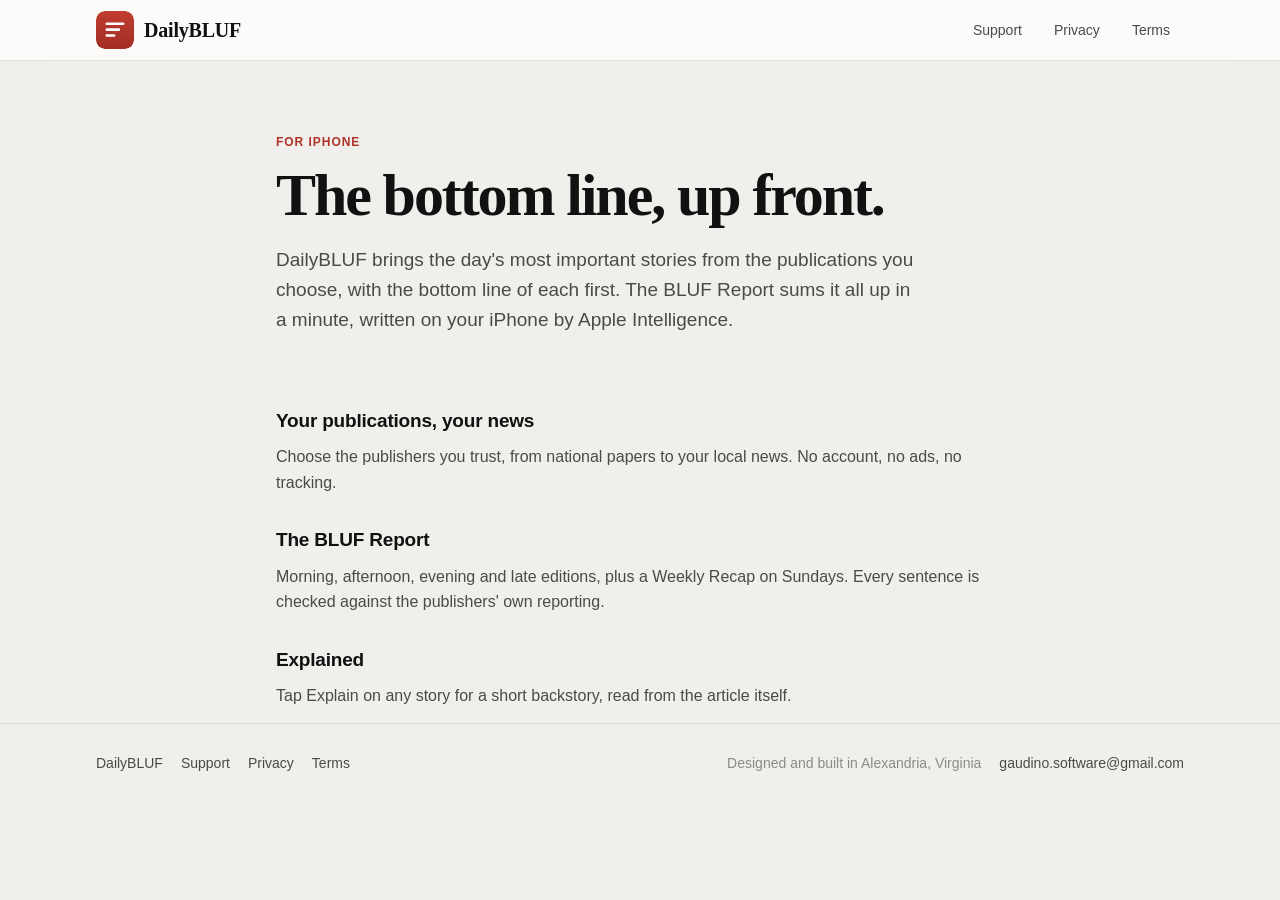
==== index.html @ 7bd1f21e "DailyBLUF website: privacy policy, terms of use and support Co-Authored-By: Claude Opus 5.5 <noreply" ====
<!DOCTYPE html>
<html lang="en">
<head>
<meta charset="utf-8">
<meta name="viewport" content="width=device-width, initial-scale=1">
<title>DailyBLUF</title>
<meta name="description" content="The bottom line up front: the day's news, summed up.">
<link rel="icon" type="image/svg+xml" href="icon.svg">
<link rel="apple-touch-icon" href="icon.svg">
<link rel="stylesheet" href="style.css?v=1">
</head>
<body>
<header class="topbar">
  <div class="inner">
    <a class="brand" href="./"><img class="mark" src="icon.svg" alt="">DailyBLUF</a>
    <nav>
      <a href="support.html">Support</a>
      <a href="privacy.html">Privacy</a>
      <a href="terms.html">Terms</a>
    </nav>
  </div>
</header>
<main class="wrap" style="max-width:760px">
  <div class="hero">
    <p class="eyebrow">For iPhone</p>
    <h1>The bottom line, up front.</h1>
    <p class="lede">DailyBLUF brings the day's most important stories from the publications you choose, with the bottom line of each first. The BLUF Report sums it all up in a minute, written on your iPhone by Apple Intelligence.</p>
  </div>
  <h3>Your publications, your news</h3>
  <p>Choose the publishers you trust, from national papers to your local news. No account, no ads, no tracking.</p>
  <h3>The BLUF Report</h3>
  <p>Morning, afternoon, evening and late editions, plus a Weekly Recap on Sundays. Every sentence is checked against the publishers' own reporting.</p>
  <h3>Explained</h3>
  <p>Tap Explain on any story for a short backstory, read from the article itself.</p>
</main>

<footer class="site">
  <div class="wrap">
    <a href="./">DailyBLUF</a>
    <a href="support.html">Support</a>
    <a href="privacy.html">Privacy</a>
    <a href="terms.html">Terms</a>
    <span class="made spacer">Designed and built in Alexandria, Virginia</span>
    <a href="mailto:gaudino.software@gmail.com">gaudino.software@gmail.com</a>
  </div>
</footer>
</body>
</html>
---- style.css ----
/* DailyBLUF website — paper and red, light and dark. Based on the PreviewStage site. */

:root {
  --bg: #f5f5f4;
  --surface: #ffffff;
  --surface-2: #ececea;
  --ink: #111111;
  --ink-2: #4a4a4a;
  --ink-3: #8a8a8a;
  --line: rgba(0, 0, 0, 0.09);
  --glass: rgba(255, 255, 255, 0.72);
  --shadow: 0 1px 2px rgba(0,0,0,.04), 0 12px 32px rgba(0,0,0,.08);
  --accent: #111111;
  --on-accent: #ffffff;
  --radius: 18px;
}
@media (prefers-color-scheme: dark) {
  :root {
    --bg: #0e0e0f;
    --surface: #18181a;
    --surface-2: #232326;
    --ink: #f4f4f4;
    --ink-2: #b9b9bb;
    --ink-3: #7c7c80;
    --line: rgba(255, 255, 255, 0.1);
    --glass: rgba(40, 40, 44, 0.72);
    --shadow: 0 1px 2px rgba(0,0,0,.3), 0 12px 32px rgba(0,0,0,.45);
    --accent: #f4f4f4;
    --on-accent: #111111;
  }
}

* { box-sizing: border-box; }
html { scroll-behavior: smooth; scroll-padding-top: 84px; }
body {
  margin: 0;
  background: var(--bg);
  color: var(--ink);
  font: 16px/1.6 -apple-system, BlinkMacSystemFont, "SF Pro Text", "Helvetica Neue", Arial, sans-serif;
  -webkit-font-smoothing: antialiased;
}
a { color: var(--ink); text-decoration-color: var(--ink-3); text-underline-offset: 3px; }
a:hover { text-decoration-color: var(--ink); }
img { max-width: 100%; }

/* Top bar */
.topbar {
  position: sticky; top: 0; z-index: 10;
  backdrop-filter: saturate(180%) blur(20px);
  -webkit-backdrop-filter: saturate(180%) blur(20px);
  background: var(--glass);
  border-bottom: 1px solid var(--line);
}
.topbar .inner {
  max-width: 1120px; margin: 0 auto; padding: 0 16px;
  height: 60px; display: flex; align-items: center; gap: 24px;
}
.brand { display: flex; align-items: center; gap: 10px; font-weight: 700; text-decoration: none; letter-spacing: -.01em; }
.brand .mark { width: 38px; height: 38px; }
.topbar nav { margin-left: auto; display: flex; gap: 4px; font-size: 14px; }
.topbar nav a {
  text-decoration: none; color: var(--ink-2); padding: 6px 14px; border-radius: 999px;
  transition: background-color .2s ease, color .2s ease;
}
.topbar nav a:hover { color: var(--ink); background: color-mix(in srgb, var(--surface-2) 60%, transparent); }
/* The page you're on sits in a pill. */
.topbar nav a[aria-current] { color: var(--ink); font-weight: 600; background: var(--surface-2); box-shadow: inset 0 0 0 1px var(--line); }

/* Layout */
.wrap { max-width: 1120px; margin: 0 auto; padding: 0 16px; }
.hero { padding: 72px 0 40px; }
.eyebrow { font-size: 12px; font-weight: 600; letter-spacing: .08em; text-transform: uppercase; color: var(--ink-3); margin: 0 0 12px; }
h1 { font-size: clamp(36px, 6vw, 60px); line-height: 1.04; letter-spacing: -.035em; margin: 0 0 18px; }
.lede { font-size: 19px; color: var(--ink-2); max-width: 640px; margin: 0; }
h2 { font-size: clamp(26px, 3.4vw, 34px); letter-spacing: -.025em; line-height: 1.15; margin: 0 0 14px; }
h3 { font-size: 19px; letter-spacing: -.01em; margin: 30px 0 8px; }
h4 { font-size: 15px; margin: 20px 0 6px; }
p { margin: 0 0 14px; color: var(--ink-2); }
strong { color: var(--ink); }
ul, ol { padding-left: 22px; color: var(--ink-2); margin: 0 0 14px; }
li { margin: 4px 0; }
kbd {
  font: 12px/1 -apple-system, BlinkMacSystemFont, sans-serif;
  display: inline-block; padding: 4px 7px; border-radius: 6px;
  background: var(--surface); border: 1px solid var(--line); box-shadow: 0 1px 0 var(--line);
  color: var(--ink); white-space: nowrap;
}
.ui { font-weight: 600; color: var(--ink); }

.button {
  display: inline-flex; align-items: center; gap: 8px; height: 44px; padding: 0 22px;
  border-radius: 999px; background: var(--accent); color: var(--on-accent);
  font-weight: 600; text-decoration: none; font-size: 15px;
}
.button.secondary { background: var(--surface-2); color: var(--ink); }
.actions { display: flex; gap: 12px; flex-wrap: wrap; margin-top: 28px; }

/* Cards */
.grid { display: grid; gap: 16px; grid-template-columns: repeat(auto-fit, minmax(240px, 1fr)); }
.card {
  background: var(--surface); border: 1px solid var(--line); border-radius: var(--radius);
  padding: 22px; box-shadow: var(--shadow);
}
.card h3 { margin-top: 0; }
.card p:last-child { margin-bottom: 0; }
.card .icon { font-size: 22px; margin-bottom: 10px; }
.card .icon svg { width: 28px; height: 28px; display: block; }

section.block { padding: 56px 0; border-top: 1px solid var(--line); }

/* Guide layout with table of contents */
.guide { display: grid; grid-template-columns: 220px minmax(0, 1fr); gap: 56px; padding: 40px 0 80px; }
.guide > * { min-width: 0; }
.mock .titlebar { overflow: hidden; }
.toc { position: sticky; top: 84px; align-self: start; font-size: 14px; padding-bottom: 12px; z-index: 20; }
/* Only the chapter list scrolls, so search results can spread over the page. */
.toc > ol { max-height: calc(100vh - 190px); overflow: auto; }
.toc p { font-size: 11px; font-weight: 600; letter-spacing: .08em; text-transform: uppercase; color: var(--ink-3); margin: 0 0 10px 10px; }
.toc ol { list-style: none; padding: 0; margin: 0; counter-reset: chapter; }
.toc > ol > li { counter-increment: chapter; margin: 1px 0; }
.toc > ol > li > a {
  display: flex; align-items: baseline; gap: 10px; padding: 6px 10px; border-radius: 10px;
  text-decoration: none; color: var(--ink); font-weight: 500;
  transition: background-color .15s ease;
}
.toc > ol > li > a::before {
  content: counter(chapter); min-width: 16px; font-size: 12px; font-weight: 600;
  color: var(--ink-3); font-variant-numeric: tabular-nums;
}
.toc > ol > li > a:hover { background: color-mix(in srgb, var(--surface-2) 70%, transparent); }
.toc > ol > li > a.active { background: var(--surface-2); font-weight: 600; box-shadow: inset 0 0 0 1px var(--line); }
.toc > ol > li > a.active::before { color: var(--ink); }
/* Sub-sections hang off a thin line under their chapter. */
.toc ol ol { margin: 2px 0 6px 21px; padding-left: 12px; border-left: 1.5px solid var(--line); }
.toc ol ol li { position: relative; }
.toc ol ol a {
  display: block; padding: 4px 8px; border-radius: 8px; font-size: 13px;
  text-decoration: none; color: var(--ink-2);
}
.toc ol ol a:hover { color: var(--ink); background: color-mix(in srgb, var(--surface-2) 60%, transparent); }
.toc ol ol a.active { color: var(--ink); font-weight: 600; }
.toc ol ol a.active::before {
  content: ""; position: absolute; left: -13.5px; top: 6px; bottom: 6px; width: 2px;
  border-radius: 2px; background: var(--ink);
}
.chapter { padding: 8px 0 40px; border-bottom: 1px solid var(--line); margin-bottom: 40px; }
.chapter:last-child { border-bottom: 0; }
.num { font-size: 12px; font-weight: 600; letter-spacing: .08em; color: var(--ink-3); text-transform: uppercase; display: block; margin-bottom: 6px; }

@media (max-width: 860px) {
  .guide { grid-template-columns: minmax(0, 1fr); gap: 24px; }
  .toc { position: static; max-height: none; background: var(--surface); border: 1px solid var(--line); border-radius: var(--radius); padding: 16px; }
  .toc > ol { max-height: none; }
  .topbar nav { gap: 2px; }
  .topbar nav a { padding: 6px 10px; }
}

/* Definition rows: a control and what it does */
.defs { display: grid; grid-template-columns: minmax(120px, 190px) 1fr; border: 1px solid var(--line); border-radius: 14px; overflow: hidden; background: var(--surface); margin: 12px 0 18px; }
.defs > div { padding: 11px 16px; border-top: 1px solid var(--line); font-size: 15px; }
.defs > div:nth-child(-n+2) { border-top: 0; }
.defs > div:nth-child(odd) { font-weight: 600; color: var(--ink); background: color-mix(in srgb, var(--surface-2) 45%, transparent); }
.defs > div:nth-child(even) { color: var(--ink-2); }
@media (max-width: 560px) {
  .defs { grid-template-columns: 1fr; }
  .defs > div:nth-child(odd) { border-top: 1px solid var(--line); }
  .defs > div:nth-child(even) { border-top: 0; padding-top: 0; }
  .defs > div:first-child { border-top: 0; }
}

.note {
  border-left: 3px solid var(--ink); background: var(--surface); border-radius: 0 12px 12px 0;
  padding: 12px 16px; margin: 16px 0; font-size: 15px; color: var(--ink-2);
}
.note strong { display: block; margin-bottom: 2px; }

table.keys { width: 100%; border-collapse: collapse; background: var(--surface); border: 1px solid var(--line); border-radius: 14px; overflow: hidden; margin: 12px 0 20px; font-size: 15px; }
table.keys th { text-align: left; font-size: 12px; letter-spacing: .06em; text-transform: uppercase; color: var(--ink-3); padding: 10px 16px; background: var(--surface-2); }
table.keys td { padding: 10px 16px; border-top: 1px solid var(--line); color: var(--ink-2); }
table.keys td:last-child { text-align: right; }

details { background: var(--surface); border: 1px solid var(--line); border-radius: 14px; padding: 14px 18px; margin: 10px 0; }
details summary { cursor: pointer; font-weight: 600; list-style: none; }
details summary::-webkit-details-marker { display: none; }
details summary::after { content: "+"; float: right; color: var(--ink-3); font-weight: 400; }
details[open] summary::after { content: "–"; }
details p { margin: 10px 0 0; }

footer.site { border-top: 1px solid var(--line); padding: 28px 0 48px; font-size: 14px; color: var(--ink-3); }
footer.site .wrap { display: flex; gap: 18px; flex-wrap: wrap; align-items: center; }
footer.site a { color: var(--ink-2); text-decoration: none; }
footer.site .spacer { margin-left: auto; }

/* ---------- Mock UI illustrations ---------- */
.figure { margin: 20px 0 26px; }
.figure figcaption { font-size: 13px; color: var(--ink-3); margin-top: 10px; text-align: center; }
.mock {
  --m-bg: #e7e7e5; --m-panel: #f6f6f5; --m-card: #ffffff; --m-ink: #1a1a1a; --m-dim: #9a9a9a; --m-line: rgba(0,0,0,.08);
  background: var(--m-bg); border-radius: 16px; border: 1px solid var(--line); box-shadow: var(--shadow);
  overflow: hidden; color: var(--m-ink); font-size: 11px; line-height: 1.3;
}
@media (prefers-color-scheme: dark) {
  .mock { --m-bg: #1e1e20; --m-panel: #2a2a2d; --m-card: #333336; --m-ink: #eeeeee; --m-dim: #8d8d92; --m-line: rgba(255,255,255,.08); }
}
.mock .titlebar { display: flex; align-items: center; gap: 10px; padding: 9px 12px; background: var(--m-panel); border-bottom: 1px solid var(--m-line); }
.dots { display: flex; gap: 6px; }
.dots i { width: 10px; height: 10px; border-radius: 50%; background: #ff5f57; display: block; }
.dots i:nth-child(2) { background: #febc2e; } .dots i:nth-child(3) { background: #28c840; }
.pill { display: inline-flex; align-items: center; gap: 8px; padding: 5px 10px; border-radius: 999px; background: var(--m-card); border: 1px solid var(--m-line); white-space: nowrap; }
.pill.dark { background: var(--m-ink); color: var(--m-panel); border-color: transparent; }
.mock .body { display: grid; grid-template-columns: 26% 1fr 28%; min-height: 330px; }
.mock .side { background: var(--m-panel); padding: 10px; border-right: 1px solid var(--m-line); display: flex; flex-direction: column; gap: 7px; min-width: 0; }
.mock .insp { background: var(--m-panel); padding: 10px; border-left: 1px solid var(--m-line); display: flex; flex-direction: column; gap: 7px; min-width: 0; }
.mock .canvas { position: relative; display: flex; align-items: center; justify-content: center; gap: 12px; padding: 18px; }
.tabs { display: flex; justify-content: space-between; background: var(--m-card); border-radius: 999px; padding: 3px; border: 1px solid var(--m-line); }
.tabs span { flex: 1; text-align: center; padding: 3px 0; border-radius: 999px; color: var(--m-dim); }
.tabs span.on { background: var(--m-bg); color: var(--m-ink); font-weight: 600; }
.row { display: flex; align-items: center; gap: 7px; padding: 6px; border-radius: 8px; }
.row.sel { background: var(--m-bg); }
.thumb { width: 18px; height: 30px; border-radius: 3px; background: var(--m-card); border: 1px solid var(--m-line); flex: none; }
.sq { width: 20px; height: 20px; border-radius: 6px; background: var(--m-bg); flex: none; }
.bar { height: 6px; border-radius: 3px; background: var(--m-line); }
.lbl { font-weight: 700; font-size: 10px; letter-spacing: .02em; }
.dim { color: var(--m-dim); }
.screen { width: 92px; height: 190px; background: var(--m-card); border-radius: 6px; box-shadow: 0 6px 16px rgba(0,0,0,.12); padding: 10px 8px; display: flex; flex-direction: column; align-items: center; gap: 6px; }
.screen .h { width: 70%; height: 7px; border-radius: 3px; background: var(--m-ink); }
.screen .phone { flex: 1; width: 62px; border: 3px solid var(--m-ink); border-radius: 12px; background: var(--m-bg); }
.ctrls { position: absolute; bottom: 10px; left: 50%; transform: translateX(-50%); display: flex; gap: 6px; }
.callout {
  position: absolute; width: 20px; height: 20px; border-radius: 50%; background: var(--accent); color: var(--on-accent);
  font: 700 11px/20px -apple-system, sans-serif; text-align: center; box-shadow: 0 0 0 3px var(--bg);
}
.legend { display: grid; grid-template-columns: repeat(auto-fit, minmax(210px, 1fr)); gap: 10px 20px; margin-top: 14px; font-size: 14px; }
.legend div { display: flex; gap: 10px; align-items: baseline; color: var(--ink-2); }
.legend b { flex: none; width: 20px; height: 20px; border-radius: 50%; background: var(--accent); color: var(--on-accent); font-size: 11px; text-align: center; line-height: 20px; }
.seg { display: flex; background: var(--m-bg); border-radius: 999px; padding: 2px; }
.seg span { flex: 1; text-align: center; padding: 3px 0; border-radius: 999px; color: var(--m-dim); }
.seg span.on { background: var(--m-ink); color: var(--m-panel); font-weight: 600; }
.kv { display: grid; grid-template-columns: 64px 1fr; align-items: center; gap: 6px; }
.small-mock { max-width: 420px; margin-left: auto; margin-right: auto; }
@media (max-width: 640px) {
  .mock .body { grid-template-columns: 1fr; }
  .mock .side, .mock .insp { border: 0; border-top: 1px solid var(--m-line); }
  .mock .canvas { order: -1; min-height: 240px; }
}
/* On phones the mock's panels stack, so numbered markers would point at the wrong places. */
@media (max-width: 640px) {
  .callout, .legend b { display: none; }
}

/* ---------- Real app screenshots ---------- */
.shot {
  display: block; width: 100%; height: auto;
  border-radius: 14px; border: 1px solid var(--line);
  box-shadow: 0 2px 6px rgba(0,0,0,.06), 0 24px 60px rgba(0,0,0,.14);
  background: #fafafa;
}
.shot.window { border-radius: 12px; }
.annotated { position: relative; }
.annotated .zone {
  position: absolute; border: 2px solid var(--accent); border-radius: 12px;
  background: color-mix(in srgb, var(--accent) 6%, transparent);
  pointer-events: none;
}
.annotated .callout { box-shadow: 0 0 0 3px var(--bg), 0 4px 12px rgba(0,0,0,.25); width: 26px; height: 26px; line-height: 26px; font-size: 13px; }
.split { display: grid; grid-template-columns: minmax(200px, 290px) minmax(0, 1fr); gap: 32px; align-items: start; margin: 18px 0 28px; }
.split.reverse { grid-template-columns: minmax(0, 1fr) minmax(200px, 290px); }
.split.reverse > .media { order: 2; }
.split .media { position: sticky; top: 84px; }
.split .text h3:first-child { margin-top: 0; }
@media (max-width: 760px) {
  .split, .split.reverse { grid-template-columns: 1fr; }
  .split .media, .split.reverse > .media { position: static; order: 0; max-width: 320px; margin: 0 auto; }
}
.names { display: grid; grid-template-columns: repeat(3, 1fr); gap: 14px; margin: 18px 0 8px; }
.names .card { padding: 18px; }
.names .card h3 { margin: 4px 0 6px; font-size: 18px; }
.names .tag { font-size: 11px; font-weight: 600; letter-spacing: .08em; text-transform: uppercase; color: var(--ink-3); }
@media (max-width: 640px) { .names { grid-template-columns: 1fr; } }
/* Room below the main screenshot before the next section's line. */
.hero-shot { margin: 8px 0 64px; }
.split .defs { grid-template-columns: minmax(96px, 132px) 1fr; }
@media (max-width: 560px) { .split .defs { grid-template-columns: 1fr; } }

/* ---------- Guide search ---------- */
.search { position: relative; margin: 0 0 18px; }
.search input {
  width: 100%; box-sizing: border-box; height: 38px; padding: 0 34px 0 34px;
  font: inherit; font-size: 14px; color: var(--ink);
  background: var(--surface) no-repeat 11px 50% / 15px 15px;
  background-image: url("data:image/svg+xml,%3Csvg xmlns='http://www.w3.org/2000/svg' viewBox='0 0 24 24' fill='none' stroke='%238a8a8a' stroke-width='2.4' stroke-linecap='round'%3E%3Ccircle cx='10.5' cy='10.5' r='6.5'/%3E%3Cpath d='M15.5 15.5 21 21'/%3E%3C/svg%3E");
  border: 1px solid var(--line); border-radius: 999px; outline: none;
  -webkit-appearance: none; appearance: none;
}
.search input::-webkit-search-cancel-button { -webkit-appearance: none; }
.search input:focus { border-color: var(--ink-3); box-shadow: 0 0 0 4px color-mix(in srgb, var(--ink) 8%, transparent); }
.search .search-key { position: absolute; right: 10px; top: 50%; transform: translateY(-50%); font-size: 11px; padding: 1px 6px; pointer-events: none; }
.search input:focus ~ .search-key, .search input:not(:placeholder-shown) ~ .search-key { display: none; }
.search-results {
  position: absolute; z-index: 30; top: 44px; left: 0; width: min(440px, calc(100vw - 32px));
  max-height: min(70vh, 520px); overflow: auto; padding: 6px;
  background: var(--surface); border: 1px solid var(--line); border-radius: 16px;
  box-shadow: 0 2px 6px rgba(0,0,0,.06), 0 24px 60px rgba(0,0,0,.18);
}
.search-hit { display: block; padding: 9px 12px; border-radius: 11px; text-decoration: none; color: var(--ink-2); }
.search-hit.active, .search-hit:hover { background: var(--surface-2); }
.search-hit .hit-chapter { display: block; font-size: 11px; font-weight: 600; letter-spacing: .06em; text-transform: uppercase; color: var(--ink-3); }
.search-hit .hit-title { display: block; font-weight: 600; color: var(--ink); font-size: 14px; margin: 1px 0; }
.search-hit .hit-text { display: block; font-size: 13px; line-height: 1.45; }
.search-hit mark { background: color-mix(in srgb, var(--ink) 14%, transparent); color: var(--ink); border-radius: 3px; padding: 0 1px; }
.search-empty { padding: 12px; font-size: 13px; color: var(--ink-3); }
/* A found result glows briefly. */
.found { animation: found 2.2s ease-out; border-radius: 8px; }
@keyframes found { 0%, 35% { background: color-mix(in srgb, var(--ink) 12%, transparent); } 100% { background: transparent; } }

/* "Designed and built in Alexandria, Virginia", on the right, before the email. */
footer.site .made { color: var(--ink-3); }

/* DailyBLUF: warm paper, newspaper serif, the app's red. */
:root {
  --bg: #f1efeb;
  --surface: #fbfaf8;
  --red: #b0332a;
}
@media (prefers-color-scheme: dark) {
  :root { --bg: #0a0a0b; --surface: #18181a; --red: #ec6b5d; }
}
.brand { font-family: "New York", "Iowan Old Style", Georgia, serif; font-weight: 900; font-size: 20px; }
.brand .mark { border-radius: 9px; }
.eyebrow { color: var(--red); }
.wrap h1 { font-family: "New York", "Iowan Old Style", Georgia, serif; }
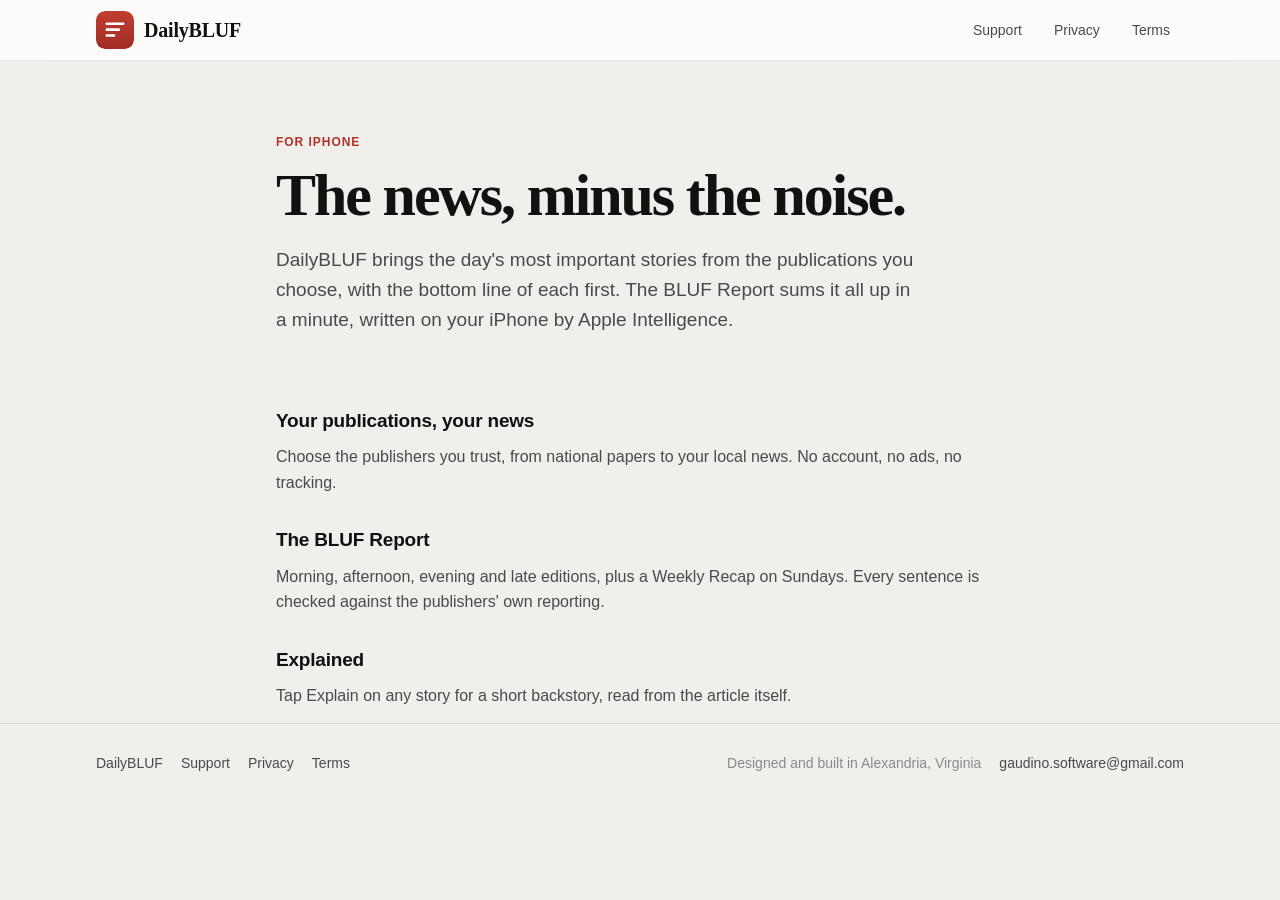
==== commit 4e41242a: "Use the new tagline: The news, minus the noise Co-Authored-By: Claude Opus 5.5 <noreply@anthropic.co" ====
--- a/index.html
+++ b/index.html
@@ -4,10 +4,11 @@
 <meta charset="utf-8">
 <meta name="viewport" content="width=device-width, initial-scale=1">
 <title>DailyBLUF</title>
-<meta name="description" content="The bottom line up front: the day's news, summed up.">
+<meta name="description" content="DailyBLUF: the news, minus the noise.">
 <link rel="icon" type="image/svg+xml" href="icon.svg">
 <link rel="apple-touch-icon" href="icon.svg">
-<link rel="stylesheet" href="style.css?v=1">
+<link rel="stylesheet" href="style.css?v=2">
+<script>if (new URLSearchParams(location.search).has("app")) document.documentElement.classList.add("in-app");</script>
 </head>
 <body>
 <header class="topbar">
@@ -23,7 +24,7 @@
 <main class="wrap" style="max-width:760px">
   <div class="hero">
     <p class="eyebrow">For iPhone</p>
-    <h1>The bottom line, up front.</h1>
+    <h1>The news, minus the noise.</h1>
     <p class="lede">DailyBLUF brings the day's most important stories from the publications you choose, with the bottom line of each first. The BLUF Report sums it all up in a minute, written on your iPhone by Apple Intelligence.</p>
   </div>
   <h3>Your publications, your news</h3>
--- a/style.css
+++ b/style.css
@@ -329,3 +329,9 @@
 .brand .mark { border-radius: 9px; }
 .eyebrow { color: var(--red); }
 .wrap h1 { font-family: "New York", "Iowan Old Style", Georgia, serif; }
+
+/* Opened inside the DailyBLUF app: the app supplies its own navigation. */
+.in-app .topbar, .in-app footer.site { display: none; }
+.in-app .hero { padding-top: 24px; }
+/* Inside the app the page reads like one of its screens: up and down only. */
+html.in-app, .in-app body { overflow-x: hidden; touch-action: pan-y; overscroll-behavior-x: none; }
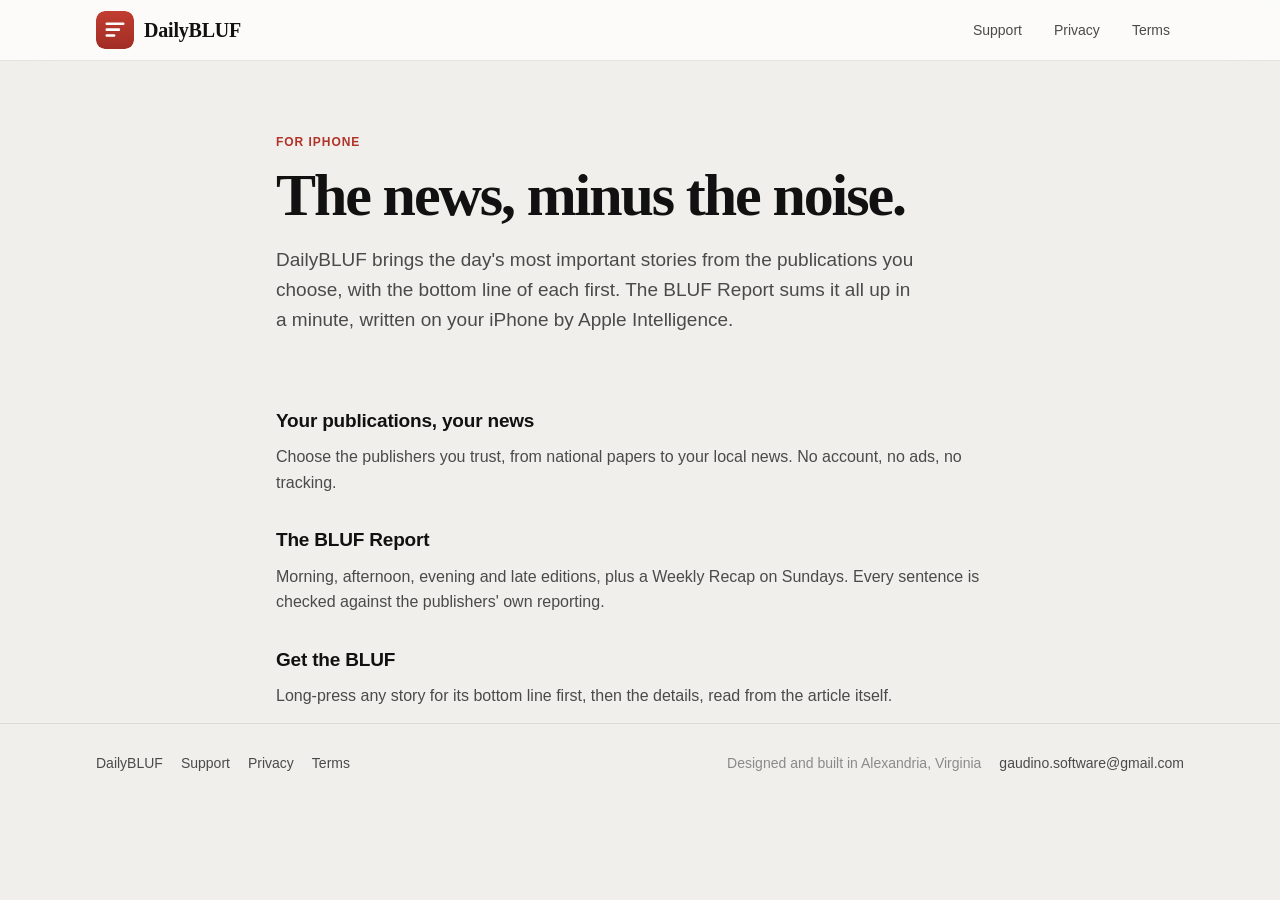
==== commit cb962cec: "Rename Explain to Get the BLUF Co-Authored-By: Claude Opus 5.5 <noreply@anthropic.com>" ====
--- a/index.html
+++ b/index.html
@@ -31,8 +31,8 @@
   <p>Choose the publishers you trust, from national papers to your local news. No account, no ads, no tracking.</p>
   <h3>The BLUF Report</h3>
   <p>Morning, afternoon, evening and late editions, plus a Weekly Recap on Sundays. Every sentence is checked against the publishers' own reporting.</p>
-  <h3>Explained</h3>
-  <p>Tap Explain on any story for a short backstory, read from the article itself.</p>
+  <h3>Get the BLUF</h3>
+  <p>Long-press any story for its bottom line first, then the details, read from the article itself.</p>
 </main>
 
 <footer class="site">
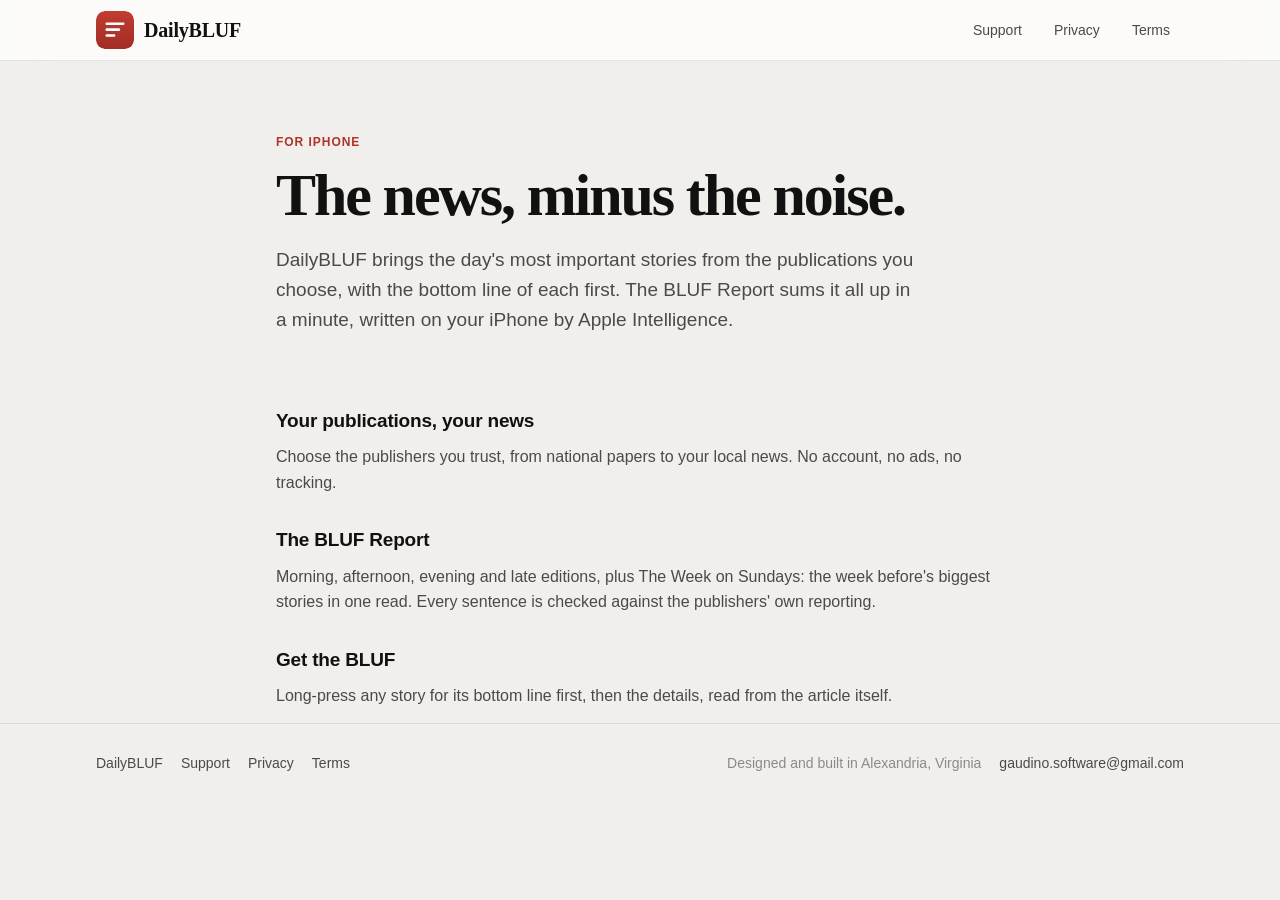
==== commit 6cae9a73: "Rename the Weekly Recap to The Week Co-Authored-By: Claude Opus 5.5 <noreply@anthropic.com>" ====
--- a/index.html
+++ b/index.html
@@ -30,7 +30,7 @@
   <h3>Your publications, your news</h3>
   <p>Choose the publishers you trust, from national papers to your local news. No account, no ads, no tracking.</p>
   <h3>The BLUF Report</h3>
-  <p>Morning, afternoon, evening and late editions, plus a Weekly Recap on Sundays. Every sentence is checked against the publishers' own reporting.</p>
+  <p>Morning, afternoon, evening and late editions, plus The Week on Sundays: the week before's biggest stories in one read. Every sentence is checked against the publishers' own reporting.</p>
   <h3>Get the BLUF</h3>
   <p>Long-press any story for its bottom line first, then the details, read from the article itself.</p>
 </main>
